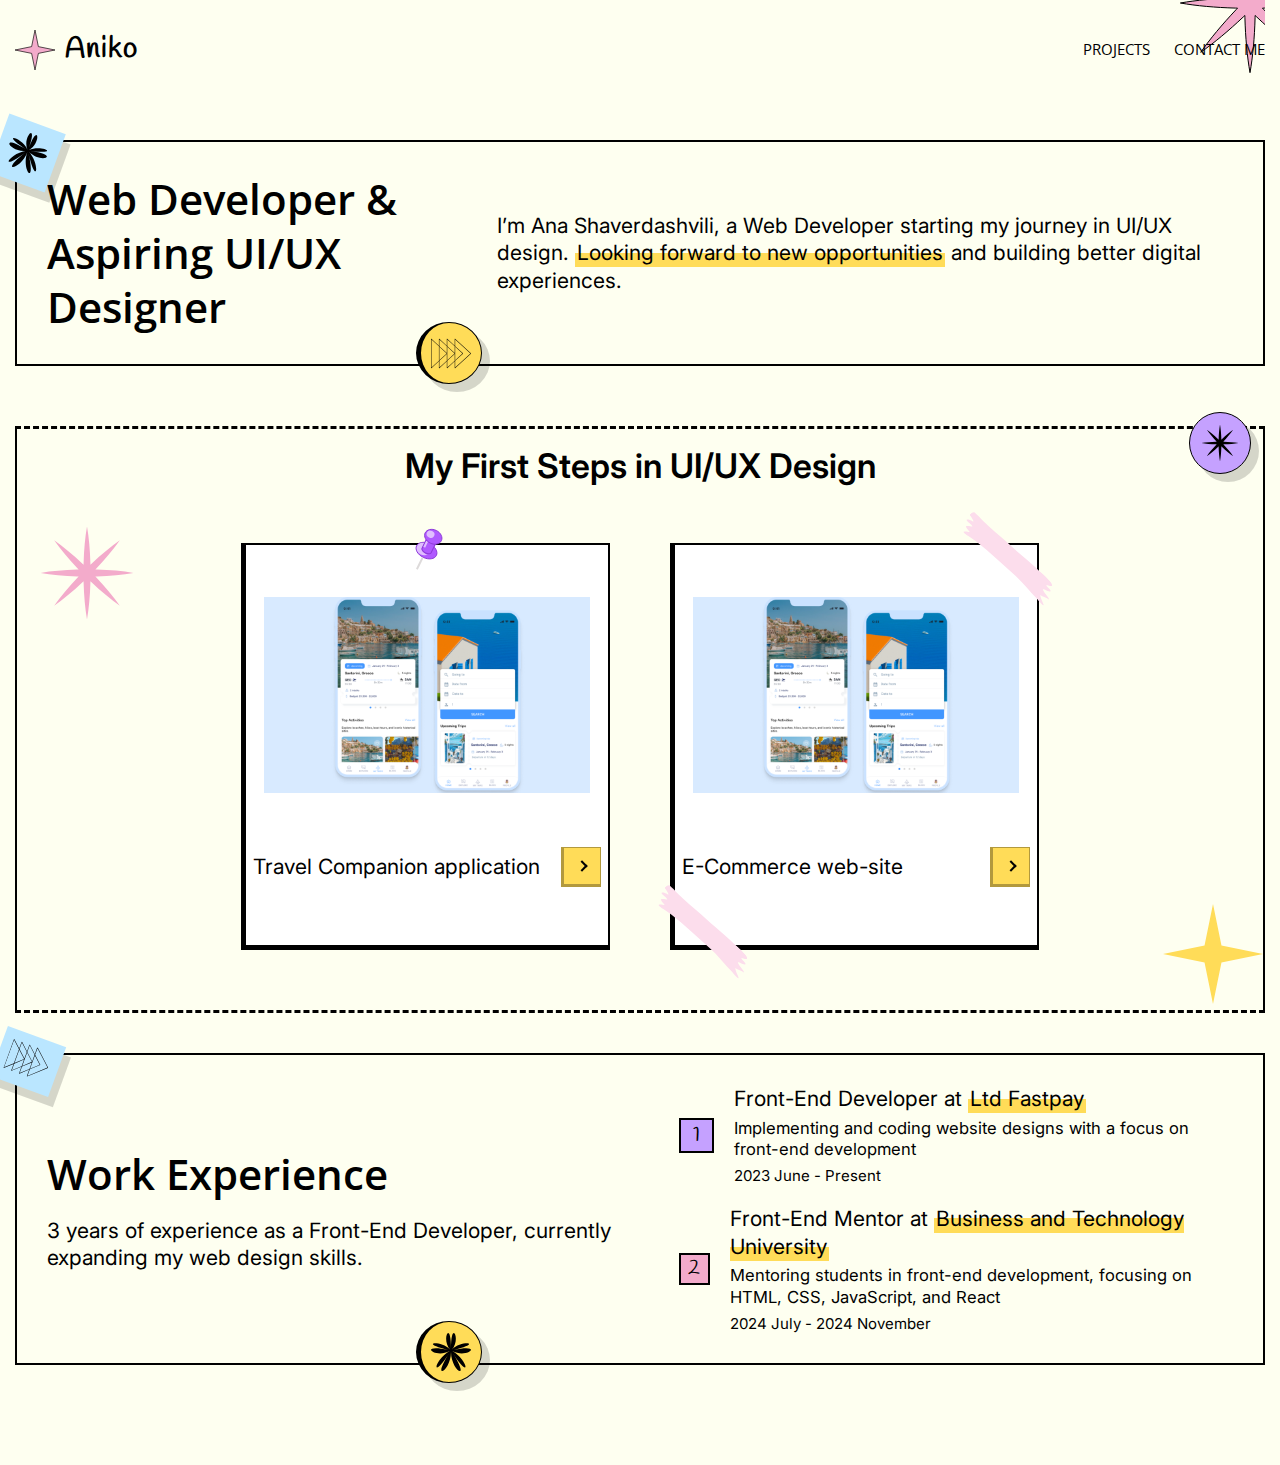
==== index.html @ 1f9a937b "add portfolio, work exp, main sections" ====
<!DOCTYPE html>
<html lang="en">
  <head>
    <meta charset="UTF-8" />
    <meta name="viewport" content="width=device-width, initial-scale=1.0" />
    <link rel="stylesheet" href="reset.css" />
    <link rel="stylesheet" href="style.css" />
    <title>Portfolio</title>
  </head>
  <body>
    <div class="container">
      <header>
        <nav class="nav">
          <div class="iconDiv3">
            <svg
              width="150"
              height="150"
              viewBox="0 0 150 150"
              fill="none"
              xmlns="http://www.w3.org/2000/svg">
              <path
                d="M89.0162 81.7773C102.633 96.2208 115.004 111 124.277 124.281C110.998 115.036 96.2201 102.664 81.7782 89.0171L80.1526 87.481L80.0917 89.7167C79.5517 109.538 77.8437 128.727 75.0009 144.653C72.162 128.703 70.4801 109.542 69.9082 89.715L69.844 87.4878L68.2227 89.0163C53.7792 102.633 38.9995 115.004 25.7186 124.277C34.9641 110.998 47.3363 96.2201 60.983 81.7782L62.517 80.1548L60.2843 80.0918C40.4388 79.5319 21.2863 77.8241 5.36852 75C21.2863 72.1759 40.4388 70.4681 60.2843 69.9082L62.5154 69.8453L60.9833 68.2222C47.3479 53.7774 34.9903 39.012 25.7464 25.7463C39.012 34.9903 53.7774 47.3479 68.2222 60.9833L69.8453 62.5154L69.9082 60.2843C70.4681 40.4388 72.1759 21.2863 75 5.36852C77.8241 21.2863 79.5319 40.4388 80.0918 60.2843L80.1547 62.5154L81.7778 60.9833C96.2226 47.3479 110.988 34.9903 124.254 25.7463C115.01 39.012 102.652 53.7774 89.0167 68.2222L87.4826 69.8474L89.7166 69.9082C109.538 70.4483 128.727 72.1563 144.653 74.9991C128.703 77.838 109.542 79.5199 89.715 80.0918L87.4878 80.156L89.0162 81.7773Z"
                fill="#F3ABCB"
                stroke="black"
                stroke-width="1" />
            </svg>
          </div>
          <div class="logo">
            <svg
              width="40"
              height="40"
              viewBox="0 0 60 60"
              fill="none"
              xmlns="http://www.w3.org/2000/svg">
              <path
                d="M35.0857 35.0857L60 30L35.0857 24.9143L30 0L24.9143 24.9143L0 30L24.9143 35.0857L30 60L35.0857 35.0857Z"
                fill="#F3ABCB"
                stroke="black"
                stroke-width="1" />
            </svg>
            <span>Aniko</span>
          </div>

          <ul class="nav-ul">
            <li class="nav-li"></li>
            <li class="nav-li"><a href="#projects">Projects</a></li>
            <li class="nav-li"><a href="#">Contact me</a></li>
          </ul>
        </nav>
      </header>

      <div class="mainInfo">
        <div class="greeting">
          <div class="iconDiv">
            <svg
              width="40"
              height="40"
              viewBox="0 0 131 125"
              fill="none"
              xmlns="http://www.w3.org/2000/svg">
              <path
                d="M73.1788 55.731C175.844 32.6958 99.6015 21.6302 67.8755 54.9518C99.6015 21.6302 65.5047 -47.413 65.5047 50.1515C65.5047 -47.413 31.4079 21.6302 63.1338 54.9518C31.4079 21.6302 -44.8343 32.6958 57.8305 55.731C-44.8343 32.6958 10.3196 86.4342 61.6676 59.4715C10.3508 86.4342 -2.68897 162.304 60.7629 64.7394C-2.68897 162.304 65.5047 126.489 65.5047 62.2457C65.5047 126.489 133.698 162.304 70.2464 64.7394C133.698 162.304 120.659 86.4342 69.3417 59.4715C120.659 86.4342 175.844 32.6958 73.1788 55.731Z"
                fill="black" />
            </svg>
          </div>
          <div class="iconDiv2">
            <svg
              width="42"
              height="31"
              viewBox="0 0 42 31"
              fill="none"
              xmlns="http://www.w3.org/2000/svg">
              <path
                d="M41.9155 15.3232L25.3089 0.0595113C25.2432 -0.00619965 25.1399 -0.0155871 25.0554 0.0219621C24.9709 0.0595112 24.9146 0.143997 24.9146 0.23787V7.32527L17.0009 0.0595113C16.9352 -0.00619965 16.8319 -0.0155871 16.7474 0.0219621C16.6629 0.0595112 16.6066 0.143997 16.6066 0.23787V7.32527L8.70228 0.0595113C8.63657 -0.00619965 8.5333 -0.0155871 8.44881 0.0219621C8.36433 0.0595112 8.308 0.143997 8.308 0.23787V7.32527L0.394278 0.0595113C0.328565 -0.00619965 0.225302 -0.0155871 0.140814 0.0219621C0.0563254 0.0595112 0 0.143997 0 0.23787V30.7653C0 30.8592 0.0563254 30.9437 0.140814 30.9812C0.168976 30.9906 0.206527 31 0.234689 31C0.291015 31 0.34734 30.9812 0.394278 30.9343L8.308 23.6685V30.7653C8.308 30.8592 8.36433 30.9437 8.44881 30.9812C8.47698 30.9906 8.51453 31 8.54269 31C8.59902 31 8.65534 30.9812 8.70228 30.9343L16.616 23.6685V30.7653C16.616 30.8592 16.6723 30.9437 16.7568 30.9812C16.785 30.9906 16.8225 31 16.8507 31C16.907 31 16.9633 30.9812 17.0103 30.9343L24.924 23.6685V30.7653C24.924 30.8592 24.9803 30.9437 25.0648 30.9812C25.093 30.9906 25.1305 31 25.1587 31C25.215 31 25.2713 30.9812 25.3183 30.9343L41.9249 15.6706C41.9718 15.6236 42 15.5673 42 15.5016C42 15.4359 41.9718 15.3608 41.9155 15.3232ZM17.0854 0.763558L24.924 7.9636V14.9571L17.0854 7.75708V0.763558ZM25.384 8.39542L33.11 15.4922L25.384 22.589V8.39542ZM17.0854 8.39542L24.8114 15.4922L17.0854 22.589V8.39542ZM8.77738 0.763558L16.616 7.9636V14.9571L8.77738 7.75708V0.763558ZM16.5034 15.4922L8.77738 22.589V8.39542L16.5034 15.4922ZM0.478766 30.2209V0.763558L8.31739 7.9636V23.0208L0.478766 30.2209ZM8.77738 30.2209V23.2273L16.616 16.0273V23.0208L8.77738 30.2209ZM17.0854 30.2209V23.2273L24.924 16.0273V23.0208L17.0854 30.2209ZM25.384 30.2209V23.2273L33.6169 15.6612C33.6638 15.6142 33.692 15.5579 33.692 15.4922C33.692 15.4265 33.6638 15.3608 33.6169 15.3232L25.384 7.75708V0.763558L41.418 15.4922L25.384 30.2209Z"
                fill="black" />
            </svg>
          </div>
          <h1 class="greetingTitle">Web Developer & Aspiring UI/UX Designer</h1>
          <p>
            I’m Ana Shaverdashvili, a Web Developer starting my journey in UI/UX
            design.
            <mark>Looking forward to new opportunities</mark> and building
            better digital experiences.
          </p>
        </div>
      </div>
      <div class="portfolio">
        <h1>My First Steps in UI/UX Design</h1>
        <div class="iconDiv4">
          <svg
            width="40"
            height="40"
            viewBox="0 0 150 150"
            fill="none"
            xmlns="http://www.w3.org/2000/svg">
            <path
              d="M89.0162 81.7773C102.633 96.2208 115.004 111 124.277 124.281C110.998 115.036 96.2201 102.664 81.7782 89.0171L80.1526 87.481L80.0917 89.7167C79.5517 109.538 77.8437 128.727 75.0009 144.653C72.162 128.703 70.4801 109.542 69.9082 89.715L69.844 87.4878L68.2227 89.0163C53.7792 102.633 38.9995 115.004 25.7186 124.277C34.9641 110.998 47.3363 96.2201 60.983 81.7782L62.517 80.1548L60.2843 80.0918C40.4388 79.5319 21.2863 77.8241 5.36852 75C21.2863 72.1759 40.4388 70.4681 60.2843 69.9082L62.5154 69.8453L60.9833 68.2222C47.3479 53.7774 34.9903 39.012 25.7464 25.7463C39.012 34.9903 53.7774 47.3479 68.2222 60.9833L69.8453 62.5154L69.9082 60.2843C70.4681 40.4388 72.1759 21.2863 75 5.36852C77.8241 21.2863 79.5319 40.4388 80.0918 60.2843L80.1547 62.5154L81.7778 60.9833C96.2226 47.3479 110.988 34.9903 124.254 25.7463C115.01 39.012 102.652 53.7774 89.0167 68.2222L87.4826 69.8474L89.7166 69.9082C109.538 70.4483 128.727 72.1563 144.653 74.9991C128.703 77.838 109.542 79.5199 89.715 80.0918L87.4878 80.156L89.0162 81.7773Z"
              fill="black" />
          </svg>
        </div>
        <div class="iconDiv5">
          <svg
            width="100"
            height="100"
            viewBox="0 0 150 150"
            fill="none"
            xmlns="http://www.w3.org/2000/svg">
            <path
              d="M89.0162 81.7773C102.633 96.2208 115.004 111 124.277 124.281C110.998 115.036 96.2201 102.664 81.7782 89.0171L80.1526 87.481L80.0917 89.7167C79.5517 109.538 77.8437 128.727 75.0009 144.653C72.162 128.703 70.4801 109.542 69.9082 89.715L69.844 87.4878L68.2227 89.0163C53.7792 102.633 38.9995 115.004 25.7186 124.277C34.9641 110.998 47.3363 96.2201 60.983 81.7782L62.517 80.1548L60.2843 80.0918C40.4388 79.5319 21.2863 77.8241 5.36852 75C21.2863 72.1759 40.4388 70.4681 60.2843 69.9082L62.5154 69.8453L60.9833 68.2222C47.3479 53.7774 34.9903 39.012 25.7464 25.7463C39.012 34.9903 53.7774 47.3479 68.2222 60.9833L69.8453 62.5154L69.9082 60.2843C70.4681 40.4388 72.1759 21.2863 75 5.36852C77.8241 21.2863 79.5319 40.4388 80.0918 60.2843L80.1547 62.5154L81.7778 60.9833C96.2226 47.3479 110.988 34.9903 124.254 25.7463C115.01 39.012 102.652 53.7774 89.0167 68.2222L87.4826 69.8474L89.7166 69.9082C109.538 70.4483 128.727 72.1563 144.653 74.9991C128.703 77.838 109.542 79.5199 89.715 80.0918L87.4878 80.156L89.0162 81.7773Z"
              fill="#F3ABCB" />
          </svg>
        </div>
        <div class="iconDiv6">
          <svg
            width="100"
            height="100"
            viewBox="0 0 60 60"
            fill="none"
            xmlns="http://www.w3.org/2000/svg">
            <path
              d="M35.0857 35.0857L60 30L35.0857 24.9143L30 0L24.9143 24.9143L0 30L24.9143 35.0857L30 60L35.0857 35.0857Z"
              fill="#ffdc58" />
          </svg>
        </div>
        <div class="projects" id="projects">
          <div class="projectContainer">
            <img src="img/purple.svg" alt="" class="pin" />
            <div class="project proj1"></div>
            <div class="projectTitleContainer">
              <p>Travel Companion application</p>
              <button><i class="arrow right"></i></button>
            </div>

            <p></p>
          </div>
          <div class="projectContainer">
            <img src="img/tape.svg" alt="" class="tape" />
            <img src="img/tape.svg" alt="" class="tape2" />
            <div class="project proj1"></div>
            <div class="projectTitleContainer">
              <p>E-Commerce web-site</p>
              <button><i class="arrow right"></i></button>
            </div>
            <p></p>
          </div>
        </div>
      </div>
      <div class="mainInfo">
        <div class="greeting">
          <div class="iconDiv">
            <svg
              width="42"
              height="31"
              viewBox="0 0 42 31"
              fill="none"
              xmlns="http://www.w3.org/2000/svg">
              <path
                d="M41.9155 15.3232L25.3089 0.0595113C25.2432 -0.00619965 25.1399 -0.0155871 25.0554 0.0219621C24.9709 0.0595112 24.9146 0.143997 24.9146 0.23787V7.32527L17.0009 0.0595113C16.9352 -0.00619965 16.8319 -0.0155871 16.7474 0.0219621C16.6629 0.0595112 16.6066 0.143997 16.6066 0.23787V7.32527L8.70228 0.0595113C8.63657 -0.00619965 8.5333 -0.0155871 8.44881 0.0219621C8.36433 0.0595112 8.308 0.143997 8.308 0.23787V7.32527L0.394278 0.0595113C0.328565 -0.00619965 0.225302 -0.0155871 0.140814 0.0219621C0.0563254 0.0595112 0 0.143997 0 0.23787V30.7653C0 30.8592 0.0563254 30.9437 0.140814 30.9812C0.168976 30.9906 0.206527 31 0.234689 31C0.291015 31 0.34734 30.9812 0.394278 30.9343L8.308 23.6685V30.7653C8.308 30.8592 8.36433 30.9437 8.44881 30.9812C8.47698 30.9906 8.51453 31 8.54269 31C8.59902 31 8.65534 30.9812 8.70228 30.9343L16.616 23.6685V30.7653C16.616 30.8592 16.6723 30.9437 16.7568 30.9812C16.785 30.9906 16.8225 31 16.8507 31C16.907 31 16.9633 30.9812 17.0103 30.9343L24.924 23.6685V30.7653C24.924 30.8592 24.9803 30.9437 25.0648 30.9812C25.093 30.9906 25.1305 31 25.1587 31C25.215 31 25.2713 30.9812 25.3183 30.9343L41.9249 15.6706C41.9718 15.6236 42 15.5673 42 15.5016C42 15.4359 41.9718 15.3608 41.9155 15.3232ZM17.0854 0.763558L24.924 7.9636V14.9571L17.0854 7.75708V0.763558ZM25.384 8.39542L33.11 15.4922L25.384 22.589V8.39542ZM17.0854 8.39542L24.8114 15.4922L17.0854 22.589V8.39542ZM8.77738 0.763558L16.616 7.9636V14.9571L8.77738 7.75708V0.763558ZM16.5034 15.4922L8.77738 22.589V8.39542L16.5034 15.4922ZM0.478766 30.2209V0.763558L8.31739 7.9636V23.0208L0.478766 30.2209ZM8.77738 30.2209V23.2273L16.616 16.0273V23.0208L8.77738 30.2209ZM17.0854 30.2209V23.2273L24.924 16.0273V23.0208L17.0854 30.2209ZM25.384 30.2209V23.2273L33.6169 15.6612C33.6638 15.6142 33.692 15.5579 33.692 15.4922C33.692 15.4265 33.6638 15.3608 33.6169 15.3232L25.384 7.75708V0.763558L41.418 15.4922L25.384 30.2209Z"
                fill="black" />
            </svg>
          </div>
          <div class="iconDiv2">
            <svg
              width="40"
              height="40"
              viewBox="0 0 131 125"
              fill="none"
              xmlns="http://www.w3.org/2000/svg">
              <path
                d="M73.1788 55.731C175.844 32.6958 99.6015 21.6302 67.8755 54.9518C99.6015 21.6302 65.5047 -47.413 65.5047 50.1515C65.5047 -47.413 31.4079 21.6302 63.1338 54.9518C31.4079 21.6302 -44.8343 32.6958 57.8305 55.731C-44.8343 32.6958 10.3196 86.4342 61.6676 59.4715C10.3508 86.4342 -2.68897 162.304 60.7629 64.7394C-2.68897 162.304 65.5047 126.489 65.5047 62.2457C65.5047 126.489 133.698 162.304 70.2464 64.7394C133.698 162.304 120.659 86.4342 69.3417 59.4715C120.659 86.4342 175.844 32.6958 73.1788 55.731Z"
                fill="black" />
            </svg>
          </div>
          <div>
            <h1 class="greetingTitle">Work Experience</h1>
            <br />
            <p>
              3 years of experience as a Front-End Developer, currently
              expanding my web design skills.
            </p>
          </div>

          <div class="jobsContainer">
            <div class="jobsList">
              <div class="number">1</div>
              <div>
                <p>Front-End Developer at <mark>Ltd Fastpay</mark></p>
                <p class="m-text">
                  Implementing and coding website designs with a focus on
                  front-end development
                </p>
                <p class="s-text">2023 June - Present</p>
              </div>
            </div>
            <div class="jobsList">
              <div class="number number2">2</div>
              <div>
                <p>
                  Front-End Mentor at
                  <mark>Business and Technology University </mark>
                </p>
                <p class="m-text">
                  Mentoring students in front-end development, focusing on HTML,
                  CSS, JavaScript, and React
                </p>
                <p class="s-text">2024 July - 2024 November</p>
              </div>
            </div>
          </div>
        </div>
      </div>

      <!-- <div class="portfoios">portfolios will be there</div>
      <div class="workExperience">working experience will be there</div>
      <div class="contact">contact will be there</div> -->
    </div>
  </body>
</html>
---- style.css ----
@import url("https://fonts.googleapis.com/css2?family=Inter:ital,opsz,wght@0,14..32,100..900;1,14..32,100..900&family=Open+Sans:ital,wght@0,300..800;1,300..800&display=swap");
@import url("https://fonts.googleapis.com/css2?family=Handlee&family=Inter:ital,opsz,wght@0,14..32,100..900;1,14..32,100..900&family=Open+Sans:ital,wght@0,700;1,700&display=swap");
html {
  scroll-behavior: smooth;
}

body {
  font-family: "Inter", serif;
  background-color: #fefff0;
  overflow-x: hidden;
  padding-bottom: 100px;
}

.container {
  width: calc(100% - 30px);
  padding-right: 15px;
  padding-left: 15px;
  margin-right: auto;
  margin-left: auto;
}

.greeting {
  display: flex;
  justify-content: space-between;
  align-items: center;
  gap: 40px;
  border: 2px solid black;
  padding: 30px;
  position: relative;
  margin-top: 40px;
}
.iconDiv {
  position: absolute;
  top: -20px;
  left: -20px;
  background-color: #bae6ff;
  padding: 10px;
  -webkit-box-shadow: 8px 8px 0px 0px rgba(0, 0, 0, 0.16);
  -moz-box-shadow: 8px 8px 0px 0px rgba(0, 0, 0, 0.16);
  box-shadow: 8px 8px 0px 0px rgba(0, 0, 0, 0.16);
  rotate: 20deg;
}
.iconDiv2 {
  display: flex;
  align-items: center;
  justify-content: center;
  width: 40px;
  aspect-ratio: 1 / 1;
  position: absolute;
  bottom: -20px;
  left: 32%;
  background-color: #ffdc58;
  padding: 10px;
  border: 1px solid black;
  border-left: 5px solid black;
  border-radius: 100%;
  -webkit-box-shadow: 8px 8px 0px 0px rgba(0, 0, 0, 0.16);
  -moz-box-shadow: 8px 8px 0px 0px rgba(0, 0, 0, 0.16);
  box-shadow: 8px 8px 0px 0px rgba(0, 0, 0, 0.16);
}
.iconDiv3 {
  position: absolute;
  right: -60px;
  bottom: 20%;
  z-index: 1;
}
mark {
  background: linear-gradient(to top, #ffdc58 50%, transparent 50%);
  padding: 2px;
}

.nav {
  padding-top: 30px;
  padding-bottom: 30px;
  display: flex;
  justify-content: space-between;
  position: relative;
  overflow: hidden;
}

.nav-ul {
  display: flex;
  justify-content: space-between;
  gap: 1.5rem;
  align-items: center;
  z-index: 2;
}

.nav-li a {
  font-size: calc(0.6rem + 0.3vw);
  line-height: 1.4;
  font-family: "Open Sans", serif;
  font-weight: 400;
  text-transform: uppercase;
  color: black;
}

.logo {
  display: flex;
  align-items: center;
  gap: 10px;
  font-size: calc(1rem + 0.4vw);
  line-height: 1.3;
  font-family: "Handlee", serif;
  font-weight: 600;
  letter-spacing: 1px;
  font-style: normal;
  font-variation-settings: "wdth" 100;
}

.greetingTitle {
  font-size: calc(1.8rem + 0.4vw);
  line-height: 1.3;
  font-family: "Open Sans", serif;
  font-optical-sizing: auto;
  font-weight: 600;
  font-style: normal;
  font-variation-settings: "wdth" 100;
}
.greeting p,
.number {
  font-size: calc(1rem + 0.4vw);
  line-height: 1.3;
}
.portfolio {
  margin-top: 60px;
  position: relative;
  border: 2px solid black;
  border-top: 3px dashed;
  border-bottom: 3px dashed;
  padding: 20px;
  padding-bottom: 60px;
}
.portfolio h1 {
  z-index: 3 !important;
  text-align: center;
  font-size: calc(1.8rem + 0.4vw);
  font-weight: 600;
  margin-bottom: 40px;
}
.iconDiv4 {
  position: absolute;
  background-color: #c5a1ff;
  border-radius: 100%;
  width: 40px;
  aspect-ratio: 1 / 1;
  position: absolute;
  padding: 10px;
  right: 1%;
  top: -3%;
  z-index: 1;
  display: flex;
  justify-content: center;
  align-items: center;
  border: 1px solid black;
  -webkit-box-shadow: 8px 8px 0px 0px rgba(0, 0, 0, 0.16);
  -moz-box-shadow: 8px 8px 0px 0px rgba(0, 0, 0, 0.16);
  box-shadow: 8px 8px 0px 0px rgba(0, 0, 0, 0.16);
}
.projects {
  display: flex;
  justify-content: center;
  gap: 60px;
  flex-wrap: wrap;
  margin-top: 60px;
}
.projectContainer {
  position: relative;
  width: 30%;
  border: 2px solid black;
  border-bottom: 5px solid black;
  border-left: 5px solid black;
  display: flex;
  /* justify-content: center; */
  flex-direction: column;
  background-color: white;
  align-items: center;
  height: 400px;
}
.project {
  height: 300px;
  width: 90%;
  background-repeat: no-repeat;
  background-position: center;
  background-size: contain;
  /* background-color: #c5e3ff; */
}
.proj1 {
  background-image: url("/img/gzashi.png");
}
.pin {
  position: absolute;
  top: -5%;
}
.tape {
  right: -30px;
  top: 0;
  position: absolute;
  rotate: 45deg;
}
.tape2 {
  left: -30px;
  bottom: 0;
  position: absolute;
  rotate: 45deg;
}

.projectContainer p {
  font-size: calc(1rem + 0.4vw);
  line-height: 1.3;
}

.projectTitleContainer {
  display: flex;
  justify-content: space-between;
  gap: 20px;
  width: 96%;
  padding: 2px;
  align-items: center;
}
.projectTitleContainer button {
  border: none;
  cursor: pointer;
  display: flex;
  align-items: center;
  justify-content: center;
  width: 40px;
  height: 40px;
  aspect-ratio: 1 / 1;
  border: 1px solid rgba(0, 0, 0, 0.3);
  border-left: 3px solid rgba(0, 0, 0, 0.3);
  border-bottom: 3px solid rgba(0, 0, 0, 0.3);
  background-color: #ffdc58;
  color: white;
}
.arrow {
  border: solid black;
  border-width: 0 2px 2px 0;
  display: inline-block;
  padding: 3px;
}

.right {
  transform: rotate(-45deg);
  -webkit-transform: rotate(-45deg);
}
.iconDiv5 {
  position: absolute;
}
.iconDiv6 {
  bottom: 0;
  position: absolute;
  right: 0;
}
.jobsList {
  display: flex;
  align-items: center;
  gap: 20px;
}
.number {
  width: 40px;
  aspect-ratio: 1 / 1;
  text-align: center;
  display: flex;
  align-items: center;
  justify-content: center;
  background-color: #c5a1ff;
  border: 2px solid black;
  font-family: "Handlee", serif;
}
.number2 {
  background-color: #f3abcb;
}
.jobsContainer {
  display: flex;
  flex-direction: column;
  width: 70%;
  gap: 20px;
}
.m-text {
  font-size: calc(0.8rem + 0.3vw) !important;
  margin-top: 5px;
  margin-bottom: 5px;
}
.s-text {
  font-size: calc(0.7rem + 0.3vw) !important;
}
@media (max-width: 1000px) {
  .projectContainer {
    width: 45%;
  }
  .projects {
    gap: 20px;
  }
}
@media (max-width: 600px) {
  .projectContainer {
    width: 100%;
  }
}

@media (max-width: 800px) {
  .greeting {
    flex-direction: column;
    align-items: center;
    justify-content: center;
    gap: 20px;
  }
  .greetingTitle {
    text-align: center;
  }
  .greeting p {
    text-align: center;
  }
  .iconDiv2 {
    bottom: -50px;
  }
  .jobsContainer {
    width: 100%;
    align-items: center;
    gap: 10px;
  }
}

@media (min-width: 992px) {
  .logo {
    font-size: calc(1.2rem + 0.5vw);
  }
  .greetingTitle,
  .portfolio {
    font-size: calc(2rem + 0.5vw);
  }
  .nav-li a {
    font-size: calc(0.7rem + 0.3vw);
  }
}

@media (min-width: 1200px) {
  .container {
    width: calc(1400px - 30px);
    max-width: calc(100% - 30px);
  }
  .logo {
    font-size: calc(1.4rem + 0.5vw);
  }
  .greetingTitle,
  .portfolio {
    font-size: calc(2.2rem + 0.5vw);
  }
}
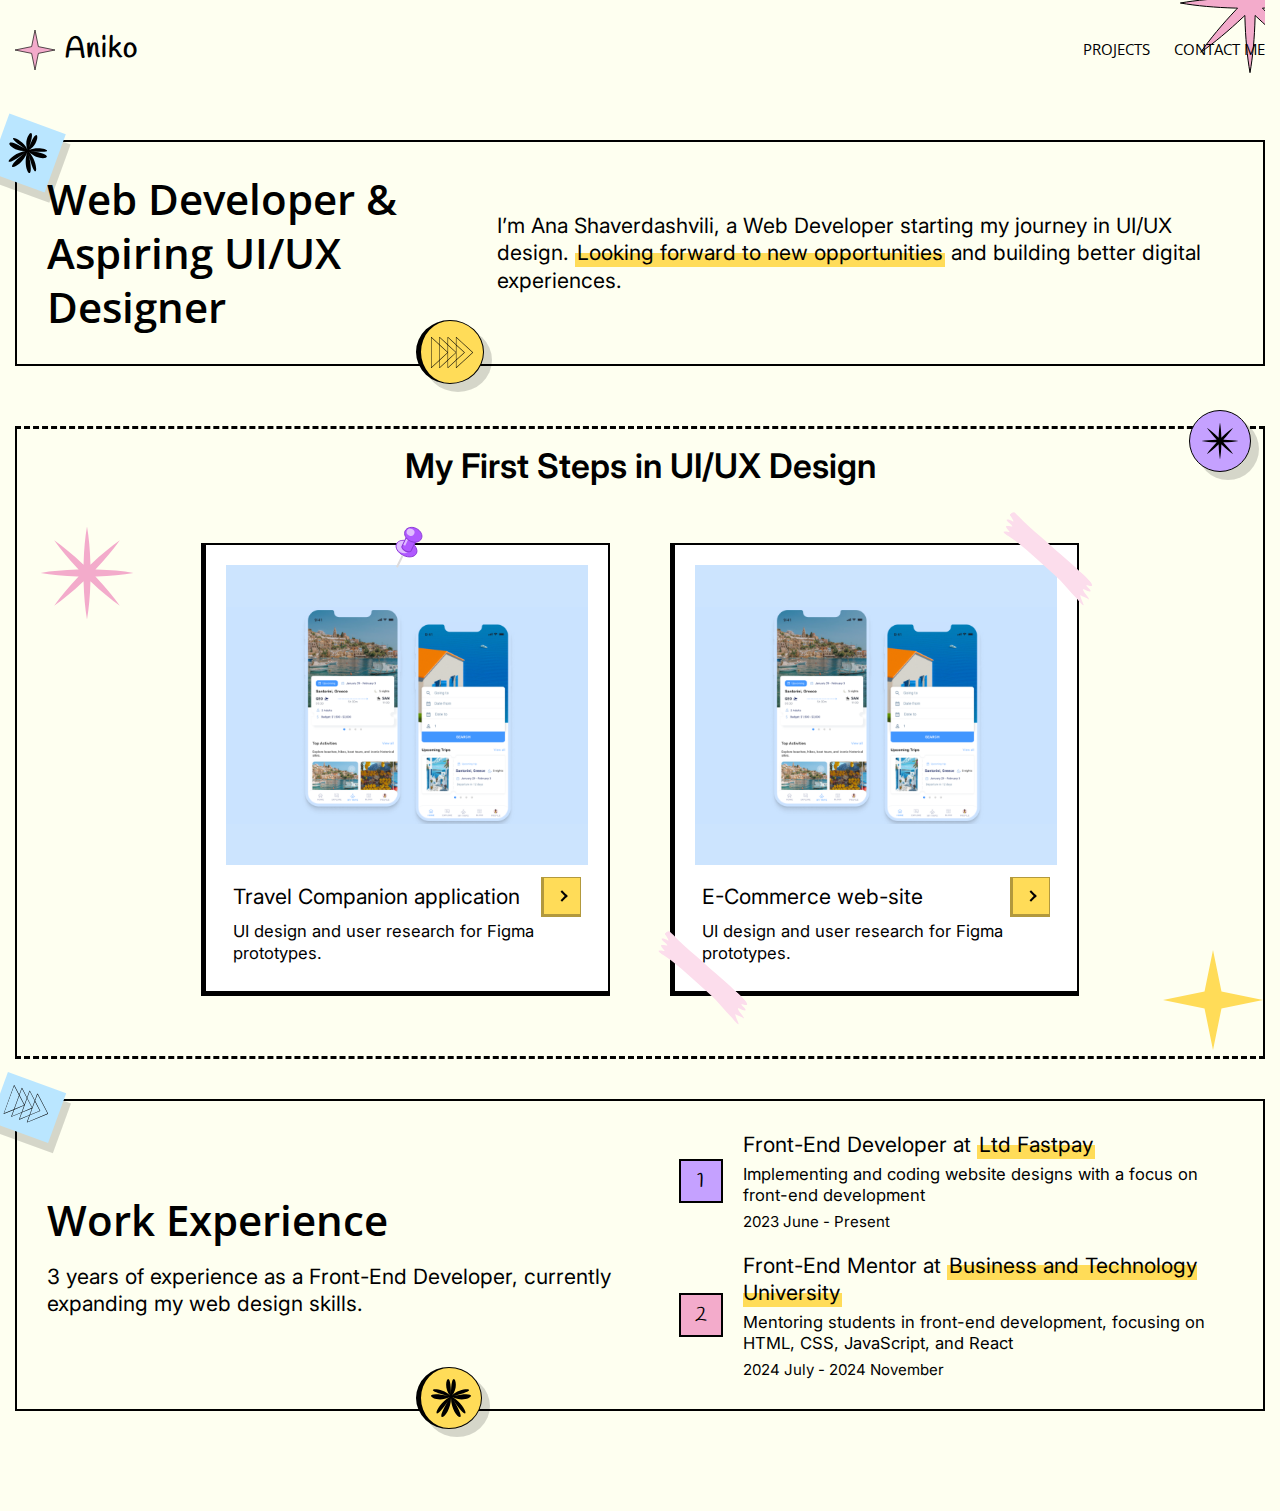
==== commit e3353d47: "update project" ====
--- a/index.html
+++ b/index.html
@@ -130,8 +130,11 @@
               <p>Travel Companion application</p>
               <button><i class="arrow right"></i></button>
             </div>
-
-            <p></p>
+            <div class="projectTitleContainer">
+              <p class="m-text" style="margin-top: -10px">
+                UI design and user research for Figma prototypes.
+              </p>
+            </div>
           </div>
           <div class="projectContainer">
             <img src="img/tape.svg" alt="" class="tape" />
@@ -141,7 +144,11 @@
               <p>E-Commerce web-site</p>
               <button><i class="arrow right"></i></button>
             </div>
-            <p></p>
+            <div class="projectTitleContainer">
+              <p class="m-text" style="margin-top: -10px">
+                UI design and user research for Figma prototypes.
+              </p>
+            </div>
           </div>
         </div>
       </div>
--- a/style.css
+++ b/style.css
@@ -44,7 +44,8 @@
   display: flex;
   align-items: center;
   justify-content: center;
-  width: 40px;
+  /* width: 40px;
+  height: 40px; */
   aspect-ratio: 1 / 1;
   position: absolute;
   bottom: -20px;
@@ -53,7 +54,7 @@
   padding: 10px;
   border: 1px solid black;
   border-left: 5px solid black;
-  border-radius: 100%;
+  border-radius: 50%;
   -webkit-box-shadow: 8px 8px 0px 0px rgba(0, 0, 0, 0.16);
   -moz-box-shadow: 8px 8px 0px 0px rgba(0, 0, 0, 0.16);
   box-shadow: 8px 8px 0px 0px rgba(0, 0, 0, 0.16);
@@ -142,7 +143,8 @@
   position: absolute;
   background-color: #c5a1ff;
   border-radius: 100%;
-  width: 40px;
+  /* width: 40px;
+  height: 40px; */
   aspect-ratio: 1 / 1;
   position: absolute;
   padding: 10px;
@@ -171,22 +173,23 @@
   border-bottom: 5px solid black;
   border-left: 5px solid black;
   display: flex;
-  /* justify-content: center; */
   flex-direction: column;
   background-color: white;
   align-items: center;
-  height: 400px;
+  /* height: 400px; */
+  padding: 20px;
 }
 .project {
   height: 300px;
-  width: 90%;
+  width: 100%;
   background-repeat: no-repeat;
   background-position: center;
   background-size: contain;
   /* background-color: #c5e3ff; */
 }
 .proj1 {
-  background-image: url("/img/gzashi.png");
+  background-image: url("./img/frame.png");
+  background-color: #cce4fe;
 }
 .pin {
   position: absolute;
@@ -217,6 +220,7 @@
   width: 96%;
   padding: 2px;
   align-items: center;
+  margin-top: 10px;
 }
 .projectTitleContainer button {
   border: none;
@@ -259,6 +263,7 @@
 }
 .number {
   width: 40px;
+  height: 40px;
   aspect-ratio: 1 / 1;
   text-align: center;
   display: flex;
@@ -286,16 +291,11 @@
   font-size: calc(0.7rem + 0.3vw) !important;
 }
 @media (max-width: 1000px) {
-  .projectContainer {
-    width: 45%;
-  }
   .projects {
     gap: 20px;
   }
-}
-@media (max-width: 600px) {
-  .projectContainer {
-    width: 100%;
+  .project {
+    height: 250px;
   }
 }
 
@@ -320,6 +320,18 @@
     align-items: center;
     gap: 10px;
   }
+  /* .iconDiv4,
+  .iconDiv2 {
+    padding: 2px;
+  } */
+  .projectContainer {
+    width: 50%;
+  }
+}
+@media (max-width: 500px) {
+  .projectContainer {
+    width: 100%;
+  }
 }
 
 @media (min-width: 992px) {
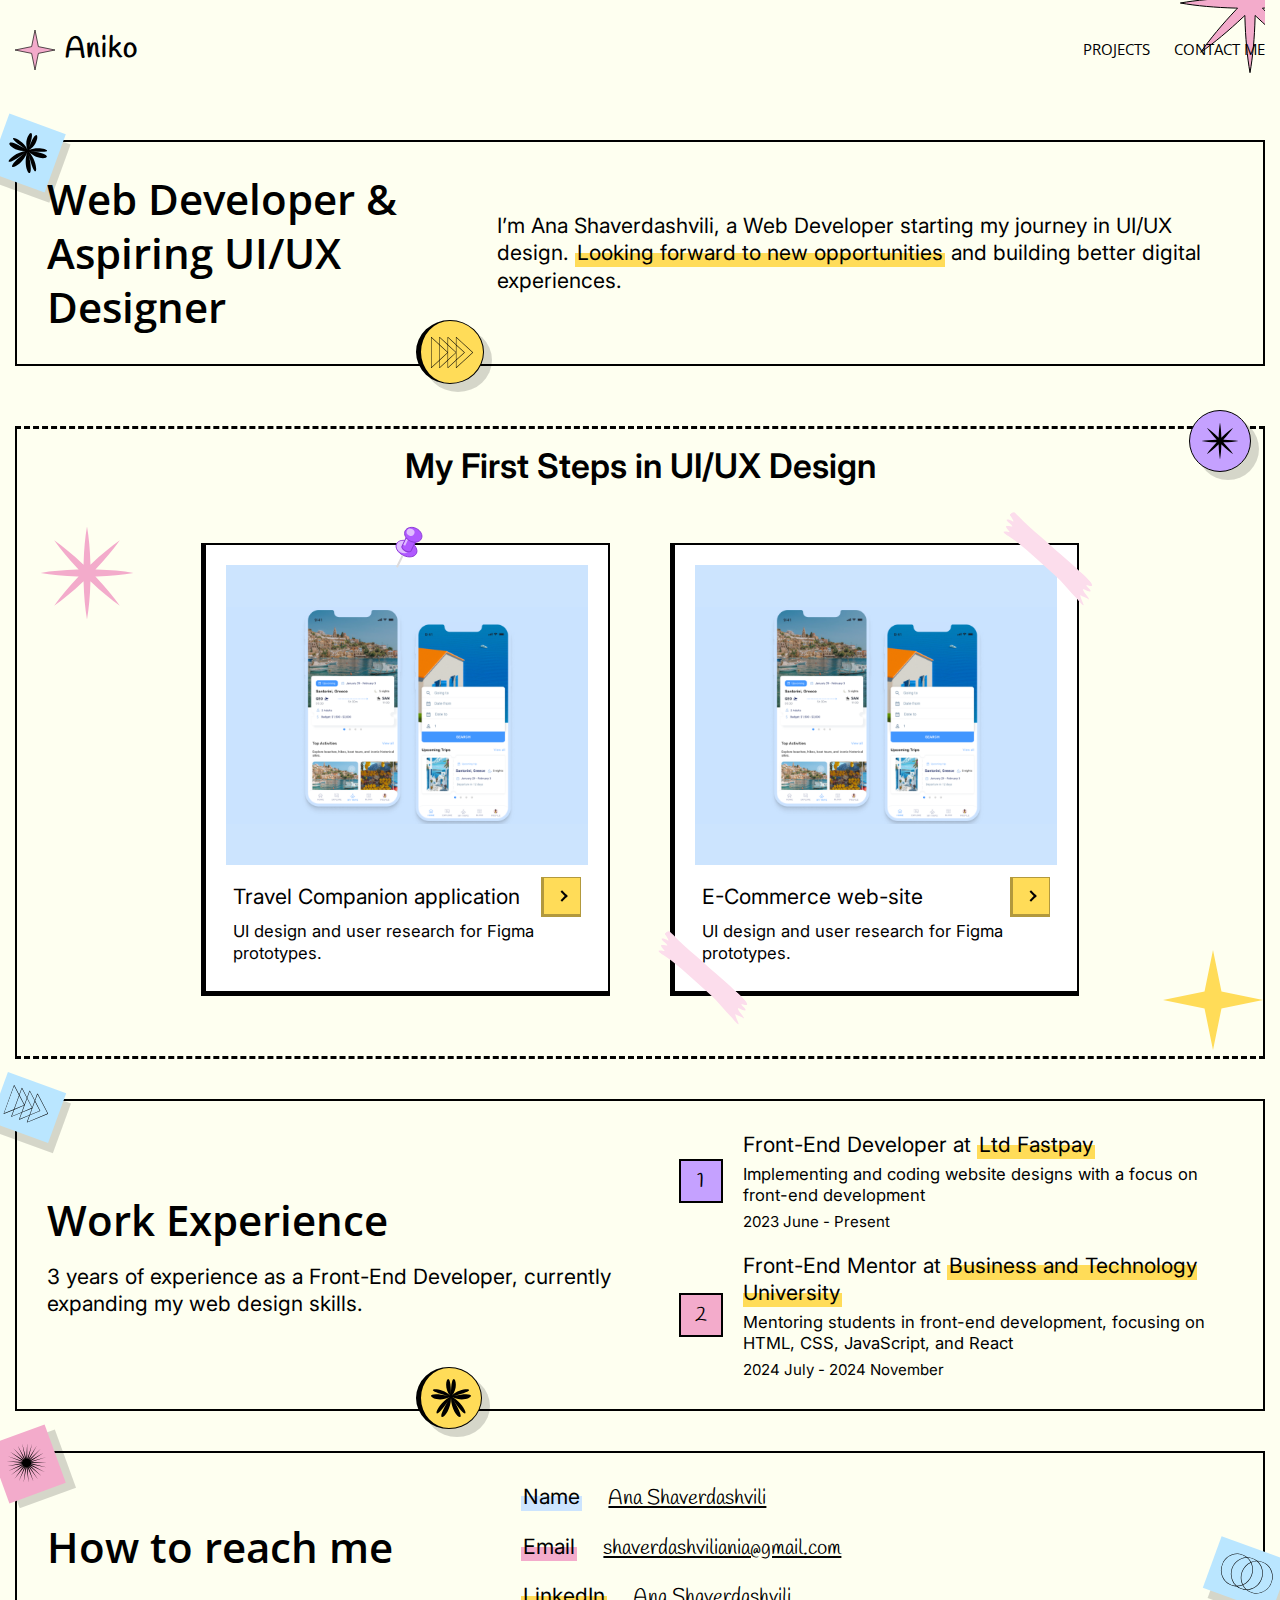
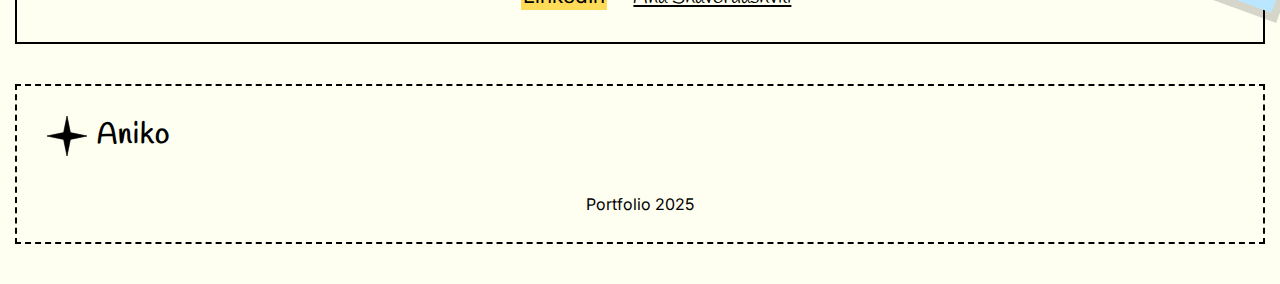
==== commit 37689229: "finish main page" ====
--- a/index.html
+++ b/index.html
@@ -44,7 +44,7 @@
           <ul class="nav-ul">
             <li class="nav-li"></li>
             <li class="nav-li"><a href="#projects">Projects</a></li>
-            <li class="nav-li"><a href="#">Contact me</a></li>
+            <li class="nav-li"><a href="#contact">Contact me</a></li>
           </ul>
         </nav>
       </header>
@@ -217,9 +217,89 @@
         </div>
       </div>
 
-      <!-- <div class="portfoios">portfolios will be there</div>
-      <div class="workExperience">working experience will be there</div>
-      <div class="contact">contact will be there</div> -->
+      <div class="mainInfo" id="contact">
+        <div class="greeting">
+          <div class="iconDiv7">
+            <svg
+              width="53"
+              height="33"
+              viewBox="0 0 53 33"
+              fill="none"
+              xmlns="http://www.w3.org/2000/svg">
+              <path
+                d="M21.22 0.941546C19.5672 0.332987 17.7924 0.0114866 15.9399 0.0114866C7.15467 0.0114866 0 7.40606 0 16.5115C0 25.6169 7.15467 33 15.9399 33C17.7924 33 19.5672 32.667 21.22 32.0699C22.8727 32.6785 24.6476 33 26.5 33C28.3524 33 30.1273 32.667 31.78 32.0699C33.4328 32.6785 35.2076 33 37.0601 33C45.8453 33 53 25.6054 53 16.5C53 7.39457 45.8564 1.47145e-07 37.0601 1.47145e-07C35.2076 1.47145e-07 33.4328 0.33299 31.78 0.930067C30.1273 0.321507 28.3524 1.47145e-07 26.5 1.47145e-07C24.6476 1.47145e-07 22.8727 0.332987 21.22 0.941546ZM15.9399 32.4259C7.45416 32.4259 0.554625 25.2839 0.554625 16.5C0.554625 7.71608 7.45416 0.574113 15.9399 0.574113C17.4929 0.574113 18.9904 0.81524 20.3991 1.26305C14.631 3.74321 10.5712 9.6451 10.5712 16.5C10.5712 23.3549 14.631 29.2568 20.3991 31.737C18.9904 32.1848 17.4929 32.4259 15.9399 32.4259ZM31.8688 16.5C31.8688 11.8038 29.9609 7.55533 26.9104 4.54698C28.3303 3.24948 29.972 2.22756 31.78 1.53862C37.6702 3.77766 41.8742 9.63361 41.8742 16.4885C41.8742 23.3434 37.6591 29.2109 31.78 31.4384C29.972 30.7495 28.3303 29.7276 26.9104 28.4301C29.9609 25.4447 31.8688 21.1962 31.8688 16.5ZM31.3141 16.5C31.3141 21.047 29.4617 25.1576 26.5 28.0626C23.5383 25.1576 21.6859 21.047 21.6859 16.5C21.6859 11.953 23.5383 7.84238 26.5 4.93737C29.4617 7.84238 31.3141 11.953 31.3141 16.5ZM21.1312 16.5C21.1312 21.1962 23.0391 25.4447 26.0896 28.453C24.6697 29.7505 23.028 30.7724 21.22 31.4614C15.3298 29.2223 11.1258 23.3664 11.1258 16.5115C11.1258 9.65658 15.3409 3.78915 21.22 1.56159C23.028 2.25053 24.6697 3.27245 26.0896 4.56994C23.0391 7.55533 21.1312 11.8038 21.1312 16.5ZM26.5 32.4259C24.947 32.4259 23.4496 32.1848 22.0408 31.737C23.6825 31.0251 25.1911 30.0491 26.5 28.8434C27.8089 30.0491 29.3175 31.0365 30.9592 31.737C29.5504 32.1848 28.053 32.4259 26.5 32.4259ZM37.0601 0.574113C45.5458 0.574113 52.4454 7.71608 52.4454 16.5C52.4454 25.2839 45.5458 32.4259 37.0601 32.4259C35.5071 32.4259 34.0096 32.1848 32.6009 31.737C38.369 29.2568 42.4288 23.3549 42.4288 16.5C42.4288 9.6451 38.369 3.74321 32.6009 1.26305C34.0096 0.81524 35.5071 0.574113 37.0601 0.574113ZM26.5 4.15658C25.1911 2.95094 23.6825 1.96347 22.0408 1.26305C23.4496 0.81524 24.947 0.574113 26.5 0.574113C28.053 0.574113 29.5504 0.81524 30.9592 1.26305C29.3175 1.97495 27.8089 2.95094 26.5 4.15658Z"
+                fill="black" />
+            </svg>
+          </div>
+          <div class="iconDiv8">
+            <img src="./img/icon8.svg" alt="" />
+          </div>
+          <h1 class="greetingTitle">How to reach me</h1>
+          <div class="contactWrapper">
+            <p>
+              <mark
+                style="
+                  background: linear-gradient(
+                    to top,
+                    #cce4fe 50%,
+                    transparent 50%
+                  );
+                "
+                >Name</mark
+              >
+              <span style="text-decoration: underline" class="data"
+                >Ana Shaverdashvili</span
+              >
+            </p>
+            <p>
+              <mark
+                style="
+                  background: linear-gradient(
+                    to top,
+                    #f3abcb 50%,
+                    transparent 50%
+                  );
+                "
+                >Email</mark
+              >
+              <a
+                href="mailto:shaverdashviliania@gmail.com"
+                style="text-decoration: underline"
+                class="data">
+                shaverdashviliania@gmail.com
+              </a>
+            </p>
+            <p>
+              <mark>LinkedIn</mark>
+              <a
+                href="https://www.linkedin.com/public-profile/settings?trk=d_flagship3_profile_self_view_public_profile"
+                style="text-decoration: underline"
+                target="_blank"
+                class="data">
+                Ana Shaverdashvili
+              </a>
+            </p>
+          </div>
+        </div>
+      </div>
+      <div class="contact">
+        <div class="logo">
+          <svg
+            width="40"
+            height="40"
+            viewBox="0 0 60 60"
+            fill="none"
+            xmlns="http://www.w3.org/2000/svg">
+            <path
+              d="M35.0857 35.0857L60 30L35.0857 24.9143L30 0L24.9143 24.9143L0 30L24.9143 35.0857L30 60L35.0857 35.0857Z"
+              fill="black"
+              stroke="black"
+              stroke-width="1" />
+          </svg>
+          <span>Aniko</span>
+        </div>
+        <p style="text-align: center">Portfolio 2025</p>
+      </div>
     </div>
   </body>
 </html>
--- a/style.css
+++ b/style.css
@@ -8,7 +8,7 @@
   font-family: "Inter", serif;
   background-color: #fefff0;
   overflow-x: hidden;
-  padding-bottom: 100px;
+  padding-bottom: 40px;
 }
 
 .container {
@@ -29,10 +29,42 @@
   position: relative;
   margin-top: 40px;
 }
+.contact {
+  display: flex;
+  justify-content: center;
+
+  gap: 40px;
+  border: 2px dashed black;
+  padding: 30px;
+  position: relative;
+  margin-top: 40px;
+}
 .iconDiv {
   position: absolute;
   top: -20px;
   left: -20px;
+  background-color: #bae6ff;
+  padding: 10px;
+  -webkit-box-shadow: 8px 8px 0px 0px rgba(0, 0, 0, 0.16);
+  -moz-box-shadow: 8px 8px 0px 0px rgba(0, 0, 0, 0.16);
+  box-shadow: 8px 8px 0px 0px rgba(0, 0, 0, 0.16);
+  rotate: 20deg;
+}
+.iconDiv8 {
+  position: absolute;
+  top: -20px;
+  left: -20px;
+  background-color: #f3abcb;
+  padding: 10px;
+  -webkit-box-shadow: 8px 8px 0px 0px rgba(0, 0, 0, 0.16);
+  -moz-box-shadow: 8px 8px 0px 0px rgba(0, 0, 0, 0.16);
+  box-shadow: 8px 8px 0px 0px rgba(0, 0, 0, 0.16);
+  rotate: -20deg;
+}
+.iconDiv7 {
+  position: absolute;
+  top: 50%;
+  right: -20px;
   background-color: #bae6ff;
   padding: 10px;
   -webkit-box-shadow: 8px 8px 0px 0px rgba(0, 0, 0, 0.16);
@@ -290,6 +322,24 @@
 .s-text {
   font-size: calc(0.7rem + 0.3vw) !important;
 }
+.contact {
+  display: flex;
+  flex-direction: column;
+}
+.contactWrapper {
+  display: flex;
+  justify-content: start;
+  gap: 20px;
+  flex-direction: column;
+  width: 60%;
+}
+.data {
+  color: black;
+  font-family: "Handlee", serif;
+  margin-left: 20px;
+}
+
+/* media */
 @media (max-width: 1000px) {
   .projects {
     gap: 20px;
@@ -320,10 +370,10 @@
     align-items: center;
     gap: 10px;
   }
-  /* .iconDiv4,
+  .iconDiv4,
   .iconDiv2 {
-    padding: 2px;
-  } */
+    display: none;
+  }
   .projectContainer {
     width: 50%;
   }
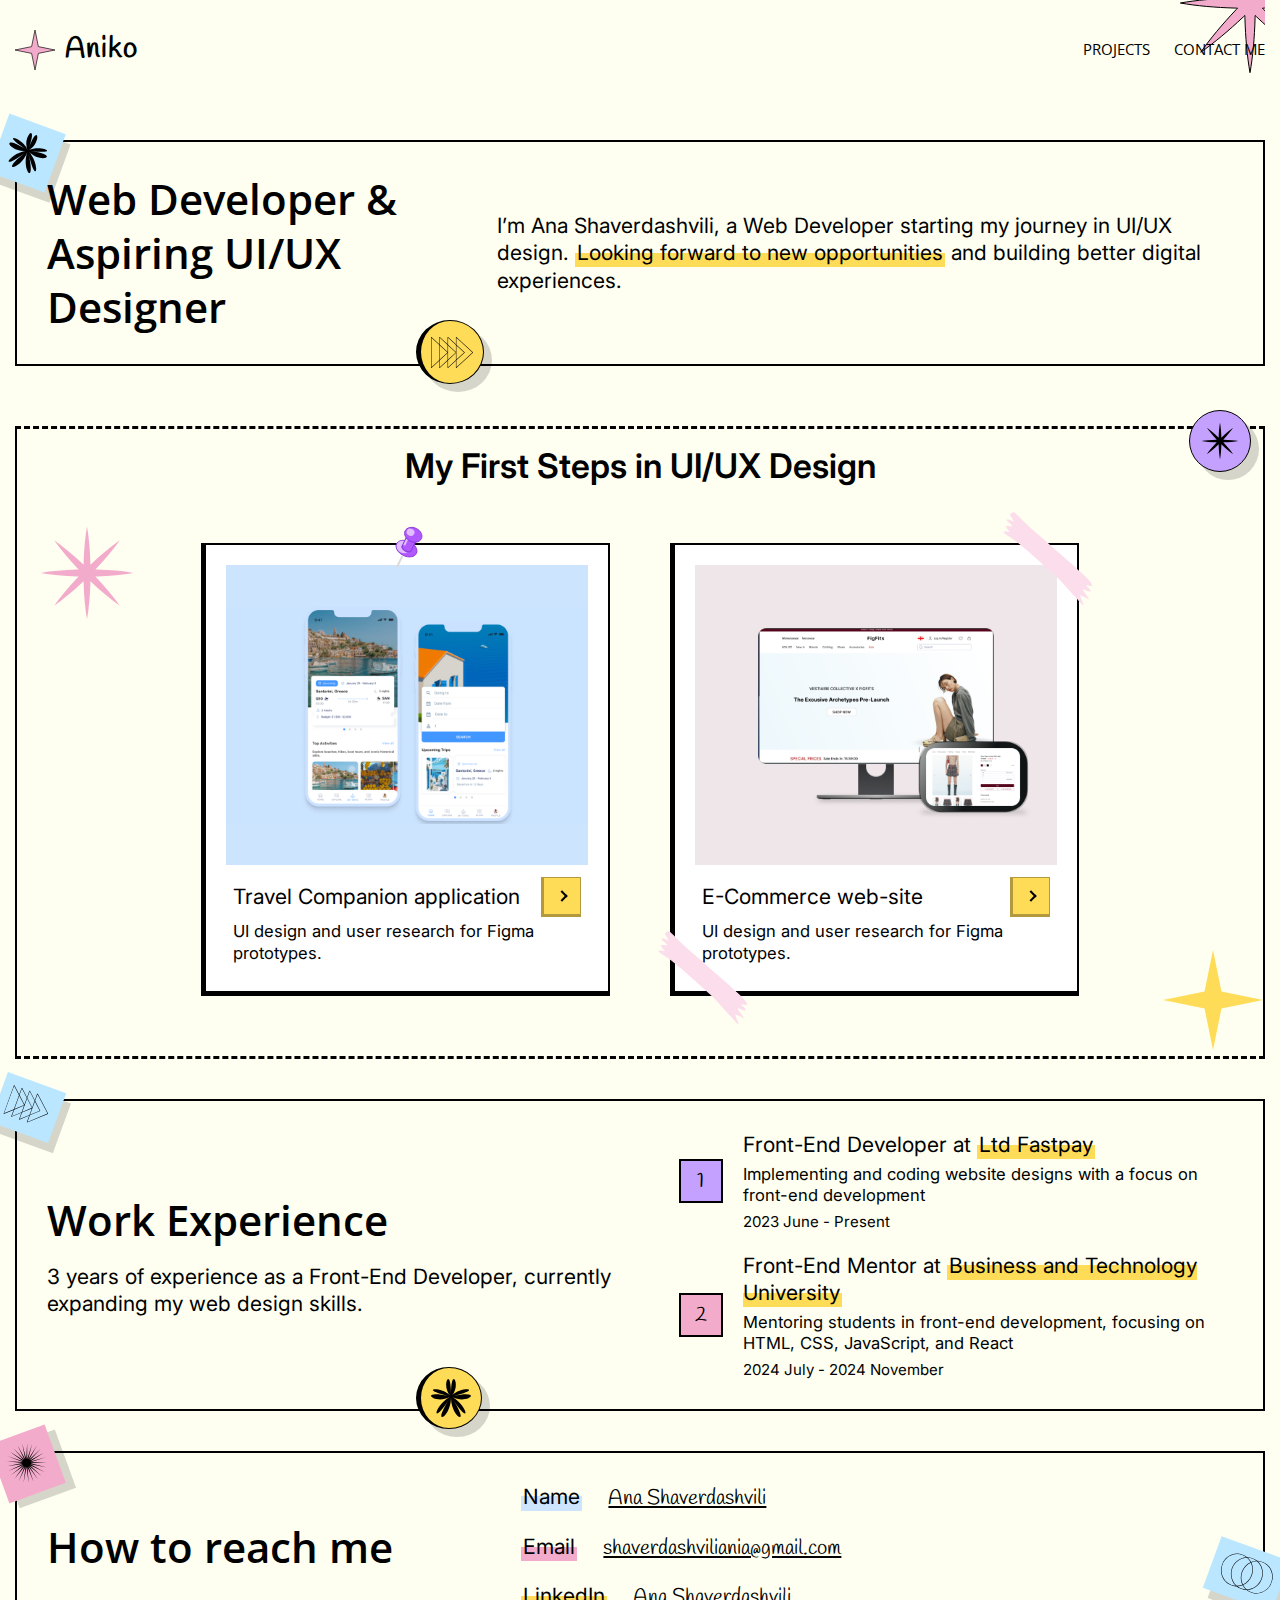
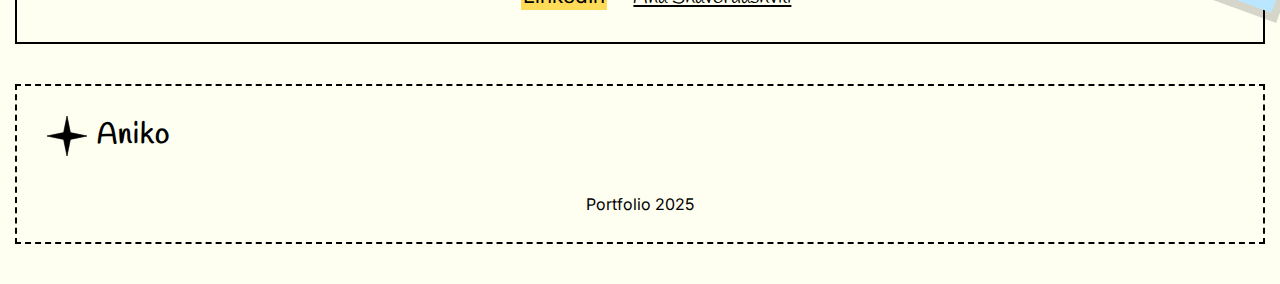
==== commit 4bde7f76: "add second project" ====
--- a/index.html
+++ b/index.html
@@ -139,7 +139,7 @@
           <div class="projectContainer">
             <img src="img/tape.svg" alt="" class="tape" />
             <img src="img/tape.svg" alt="" class="tape2" />
-            <div class="project proj1"></div>
+            <div class="project proj2"></div>
             <div class="projectTitleContainer">
               <p>E-Commerce web-site</p>
               <button><i class="arrow right"></i></button>
--- a/style.css
+++ b/style.css
@@ -223,6 +223,10 @@
   background-image: url("./img/frame.png");
   background-color: #cce4fe;
 }
+.proj2 {
+  background-image: url("./img/frame2.png");
+  background-color: #eee6e8;
+}
 .pin {
   position: absolute;
   top: -5%;
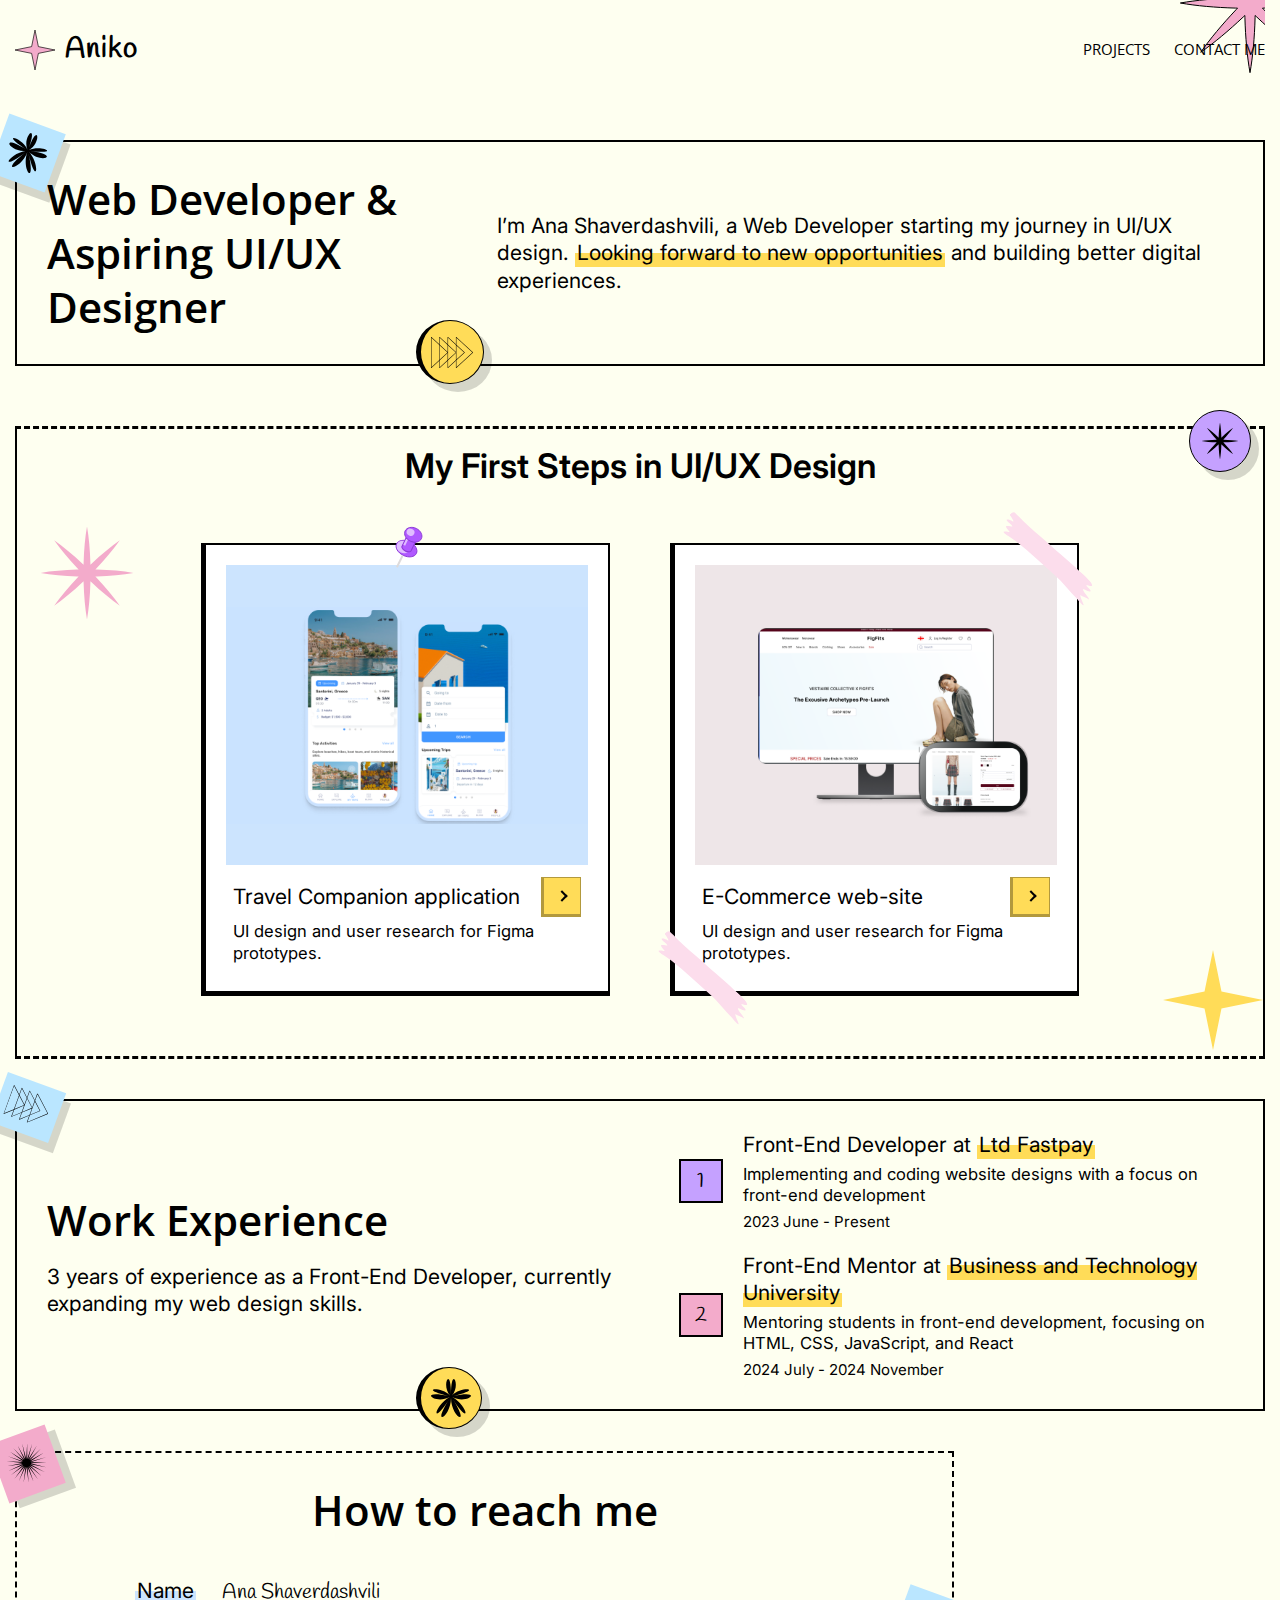
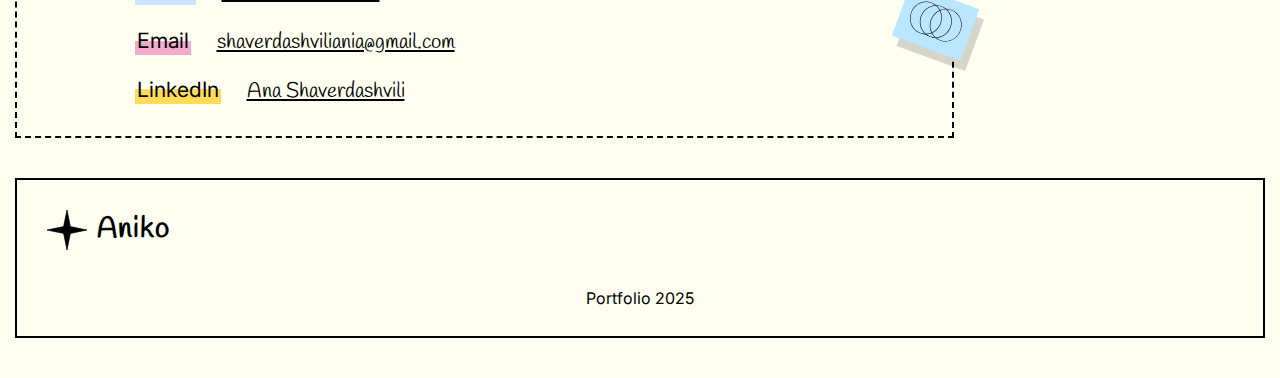
==== commit 61c250f8: "change styles" ====
--- a/index.html
+++ b/index.html
@@ -218,7 +218,7 @@
       </div>
 
       <div class="mainInfo" id="contact">
-        <div class="greeting">
+        <div class="greeting contact">
           <div class="iconDiv7">
             <svg
               width="53"
@@ -282,7 +282,7 @@
           </div>
         </div>
       </div>
-      <div class="contact">
+      <div class="footer">
         <div class="logo">
           <svg
             width="40"
--- a/style.css
+++ b/style.css
@@ -31,10 +31,20 @@
 }
 .contact {
   display: flex;
-  justify-content: center;
-
+  justify-content: end;
+  width: 70%;
   gap: 40px;
   border: 2px dashed black;
+  padding: 30px;
+  position: relative;
+  margin-top: 40px;
+}
+.footer {
+  display: flex;
+  justify-content: center;
+  flex-direction: column;
+  gap: 40px;
+  border: 2px solid black;
   padding: 30px;
   position: relative;
   margin-top: 40px;
@@ -335,7 +345,7 @@
   justify-content: start;
   gap: 20px;
   flex-direction: column;
-  width: 60%;
+  width: 80%;
 }
 .data {
   color: black;
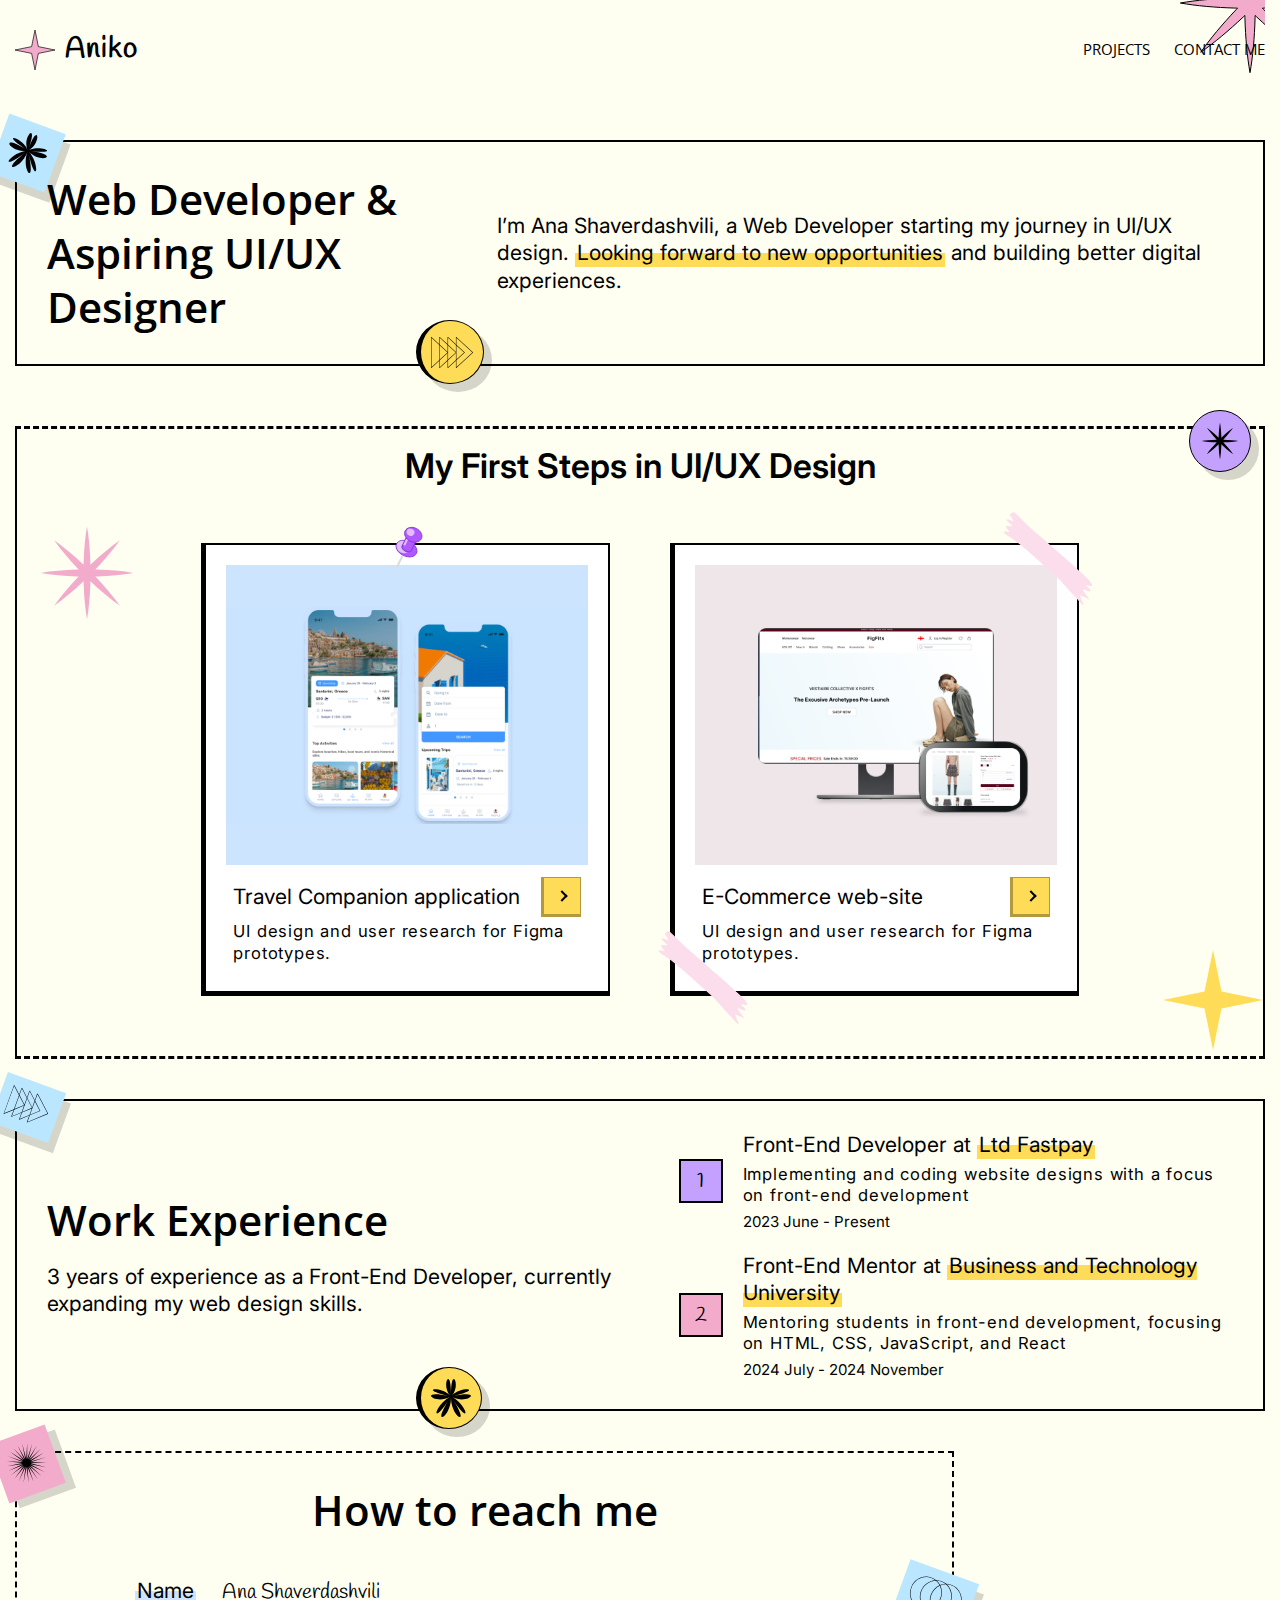
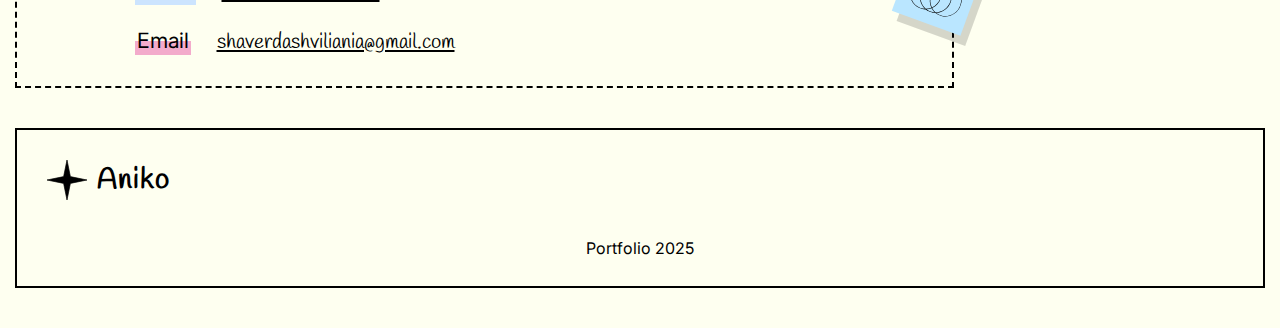
==== commit 2b5f5b6b: "added user persona" ====
--- a/index.html
+++ b/index.html
@@ -128,7 +128,10 @@
             <div class="project proj1"></div>
             <div class="projectTitleContainer">
               <p>Travel Companion application</p>
-              <button><i class="arrow right"></i></button>
+              <a href="./travel.html" target="_blank">
+                <button>
+                  <i class="arrow right"></i></button
+              ></a>
             </div>
             <div class="projectTitleContainer">
               <p class="m-text" style="margin-top: -10px">
@@ -142,7 +145,10 @@
             <div class="project proj2"></div>
             <div class="projectTitleContainer">
               <p>E-Commerce web-site</p>
-              <button><i class="arrow right"></i></button>
+
+              <a href="#" target="_blank">
+                <button><i class="arrow right"></i></button
+              ></a>
             </div>
             <div class="projectTitleContainer">
               <p class="m-text" style="margin-top: -10px">
@@ -269,16 +275,6 @@
                 shaverdashviliania@gmail.com
               </a>
             </p>
-            <p>
-              <mark>LinkedIn</mark>
-              <a
-                href="https://www.linkedin.com/public-profile/settings?trk=d_flagship3_profile_self_view_public_profile"
-                style="text-decoration: underline"
-                target="_blank"
-                class="data">
-                Ana Shaverdashvili
-              </a>
-            </p>
           </div>
         </div>
       </div>
--- a/style.css
+++ b/style.css
@@ -330,6 +330,8 @@
 }
 .m-text {
   font-size: calc(0.8rem + 0.3vw) !important;
+  line-height: 1.2rem;
+  letter-spacing: 0.8px;
   margin-top: 5px;
   margin-bottom: 5px;
 }
@@ -385,7 +387,8 @@
     gap: 10px;
   }
   .iconDiv4,
-  .iconDiv2 {
+  .iconDiv2,
+  .iconDiv7 {
     display: none;
   }
   .projectContainer {
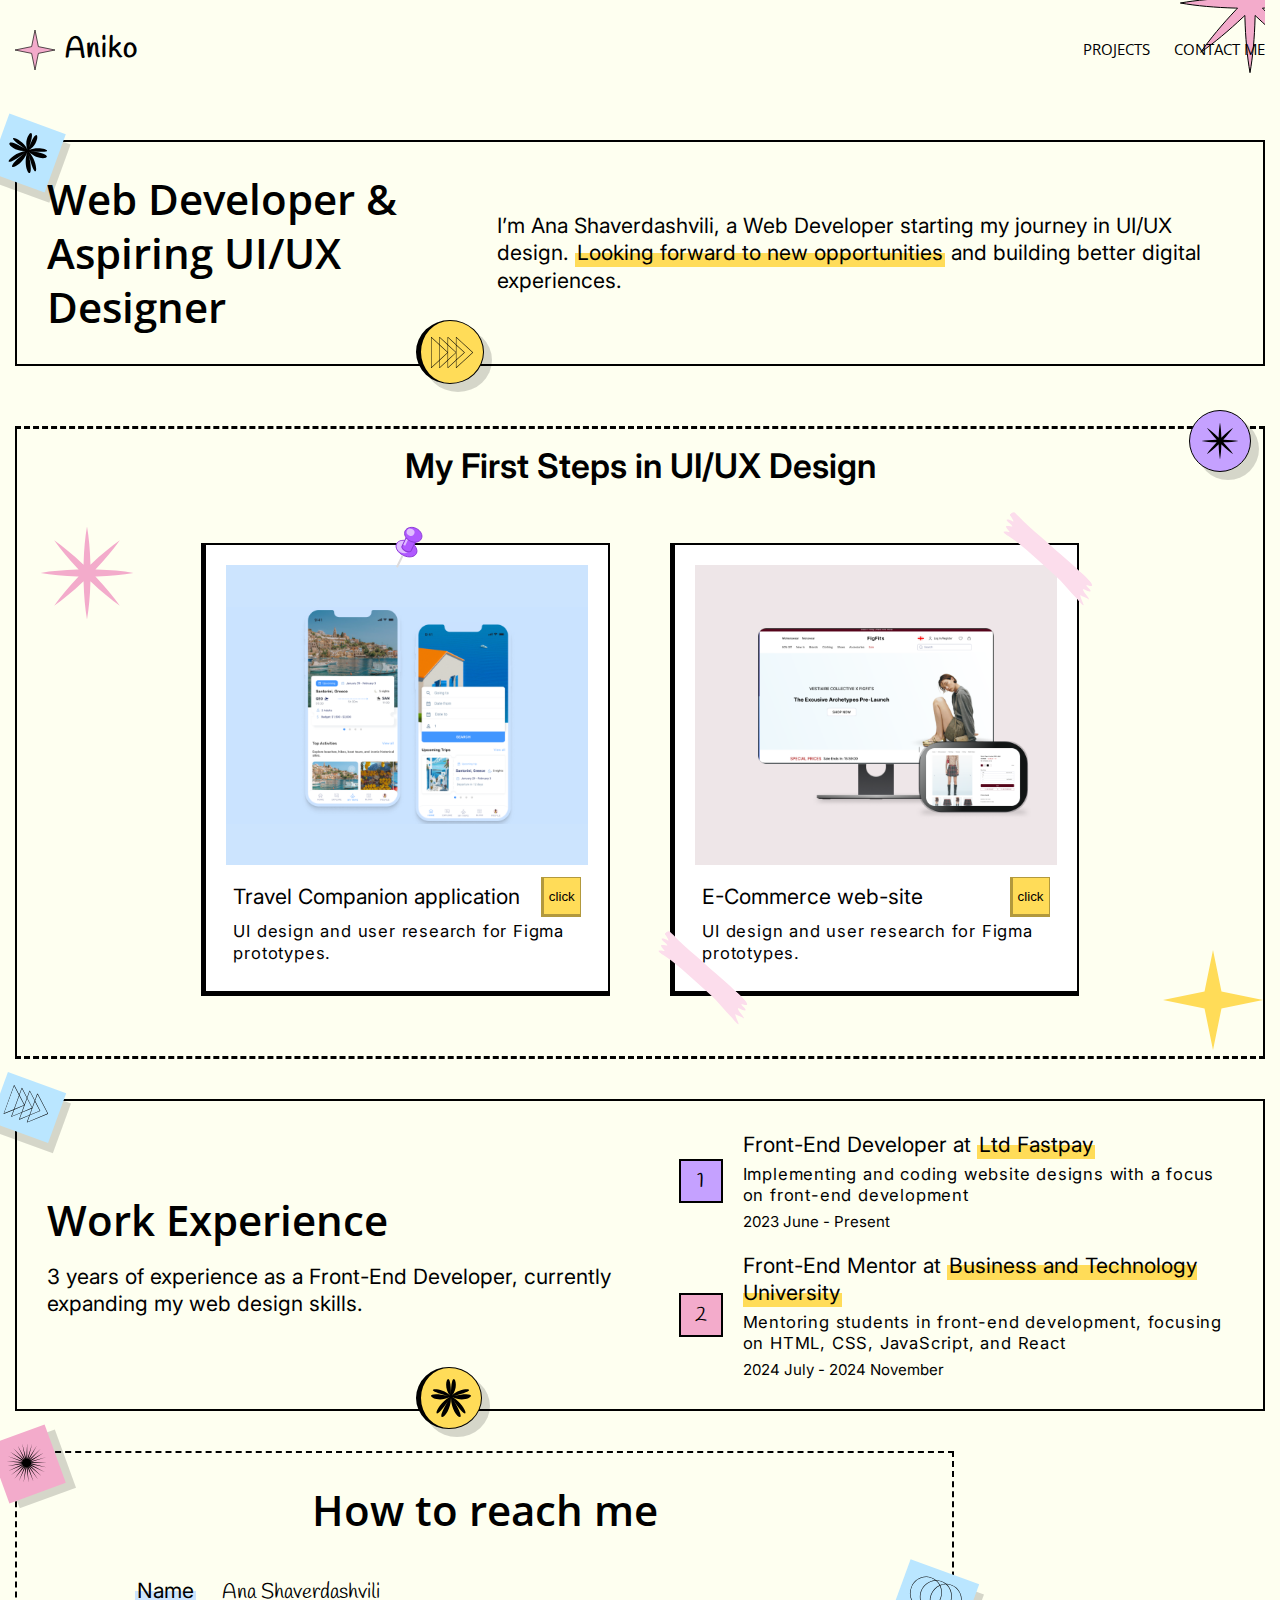
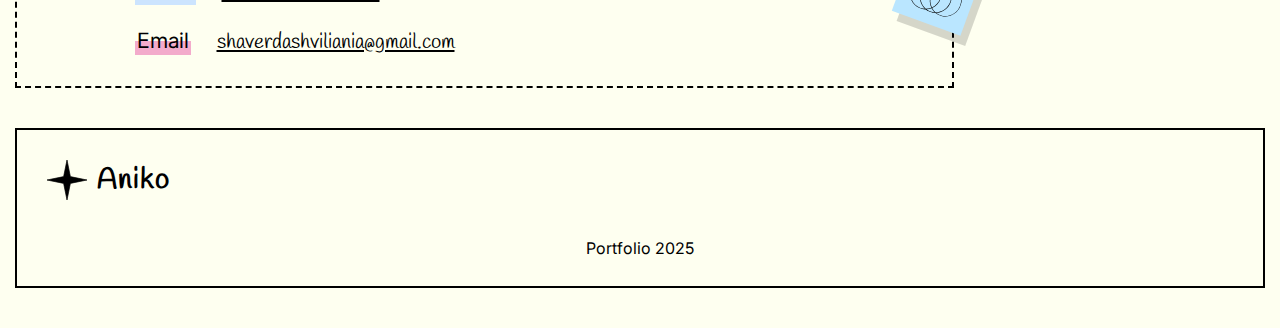
==== commit 0343fa50: "finish" ====
--- a/index.html
+++ b/index.html
@@ -129,9 +129,8 @@
             <div class="projectTitleContainer">
               <p>Travel Companion application</p>
               <a href="./travel.html" target="_blank">
-                <button>
-                  <i class="arrow right"></i></button
-              ></a>
+                <button style="color: black">click</button></a
+              >
             </div>
             <div class="projectTitleContainer">
               <p class="m-text" style="margin-top: -10px">
@@ -147,8 +146,8 @@
               <p>E-Commerce web-site</p>
 
               <a href="#" target="_blank">
-                <button><i class="arrow right"></i></button
-              ></a>
+                <button style="color: black">click</button></a
+              >
             </div>
             <div class="projectTitleContainer">
               <p class="m-text" style="margin-top: -10px">
